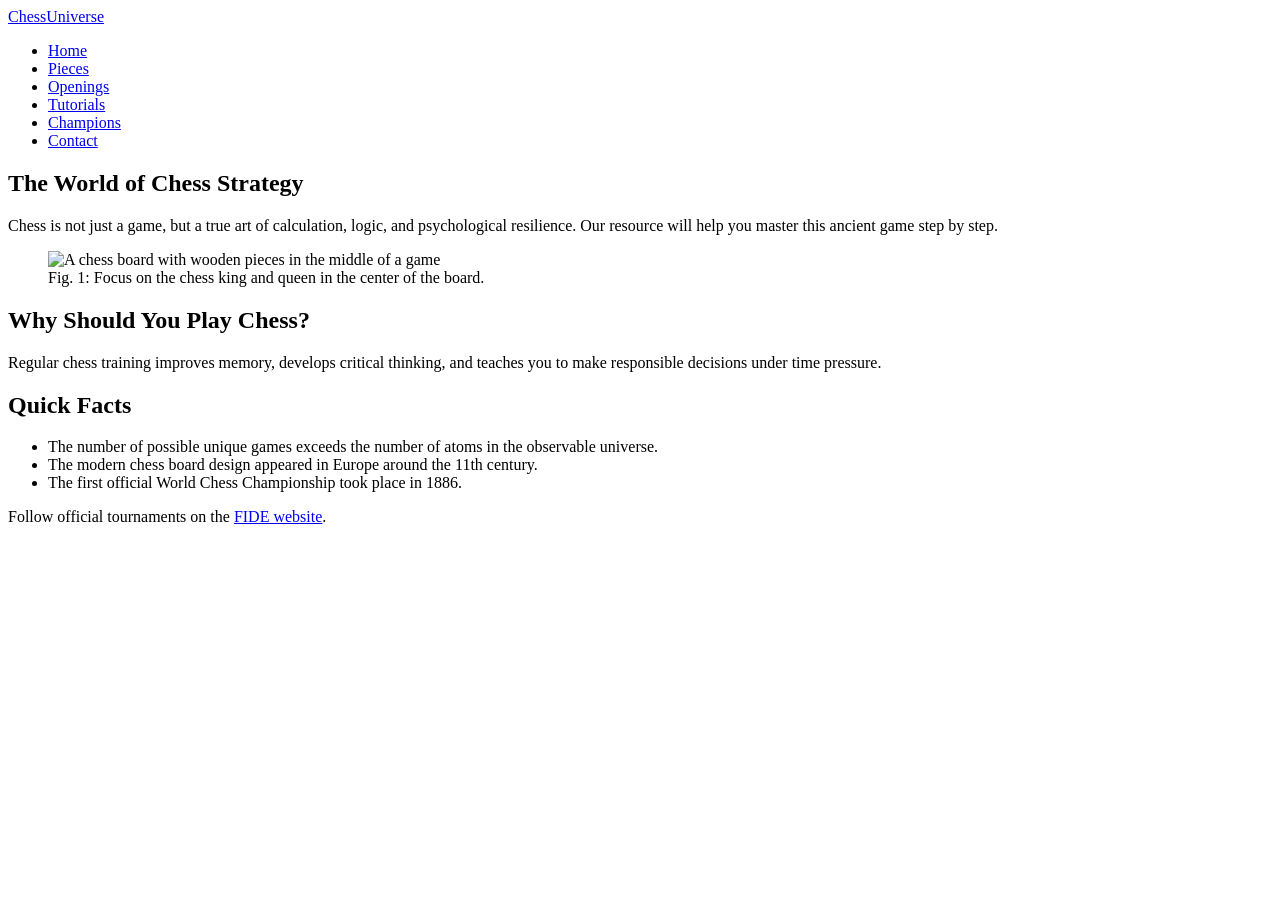
==== index.html @ 6da6d0d9 "Add files via upload" ====
<!DOCTYPE html>
<html>
<head>
    <meta charset="UTF-8">
    <meta name="viewport" content="width=device-width, initial-scale=1.0">
    <meta name="description" content="Portal about chess, strategies, history of the game, and famous grandmasters. Learn how to play better.">
    <title>Chess Club | Home Page</title>
    <link rel="stylesheet" href="css/style.css">
</head>
<body>

    <header class="site-header">
        <nav class="nav-container" aria-label="Main navigation menu">
            <div class="logo"><a href="index.html">ChessUniverse</a></div>
            <ul class="nav-menu">
                <li><a href="index.html" class="active" aria-current="page">Home</a></li>
                <li><a href="pieces.html">Pieces</a></li>
                <li><a href="openings.html">Openings</a></li>
                <li><a href="tutorials.html">Tutorials</a></li>
                <li><a href="champions.html">Champions</a></li>
                <li><a href="contact.html">Contact</a></li>
            </ul>
        </nav>
    </header>

    <main class="main-container">
        <div class="grid-layout">
            <section aria-labelledby="welcome-heading">
                <h1 id="welcome-heading">The World of Chess Strategy</h1>
                <p>Chess is not just a game, but a true art of calculation, logic, and psychological resilience. Our resource will help you master this ancient game step by step.</p>
                
                <figure>
                    <img src="https://picsum.photos" alt="A chess board with wooden pieces in the middle of a game" class="web-image">
                    <figcaption class="img-caption">Fig. 1: Focus on the chess king and queen in the center of the board.</figcaption>
                </figure>

                <h2>Why Should You Play Chess?</h2>
                <p>Regular chess training improves memory, develops critical thinking, and teaches you to make responsible decisions under time pressure.</p>
            </section>

            <aside class="sidebar" aria-labelledby="sidebar-heading">
                <div class="card">
                    <h2 id="sidebar-heading">Quick Facts</h2>
                    <ul class="simple-list">
                        <li>The number of possible unique games exceeds the number of atoms in the observable universe.</li>
                        <li>The modern chess board design appeared in Europe around the 11th century.</li>
                        <li>The first official World Chess Championship took place in 1886.</li>
                    </ul>
                    <p>Follow official tournaments on the <a href="https://fide.com" target="_blank" rel="noopener noreferrer" aria-label="Official website of the International Chess Federation (opens in a new window)">FIDE website</a>.</p>
                </div>
            </aside>
        </div>
    </main>
</body>
</html>
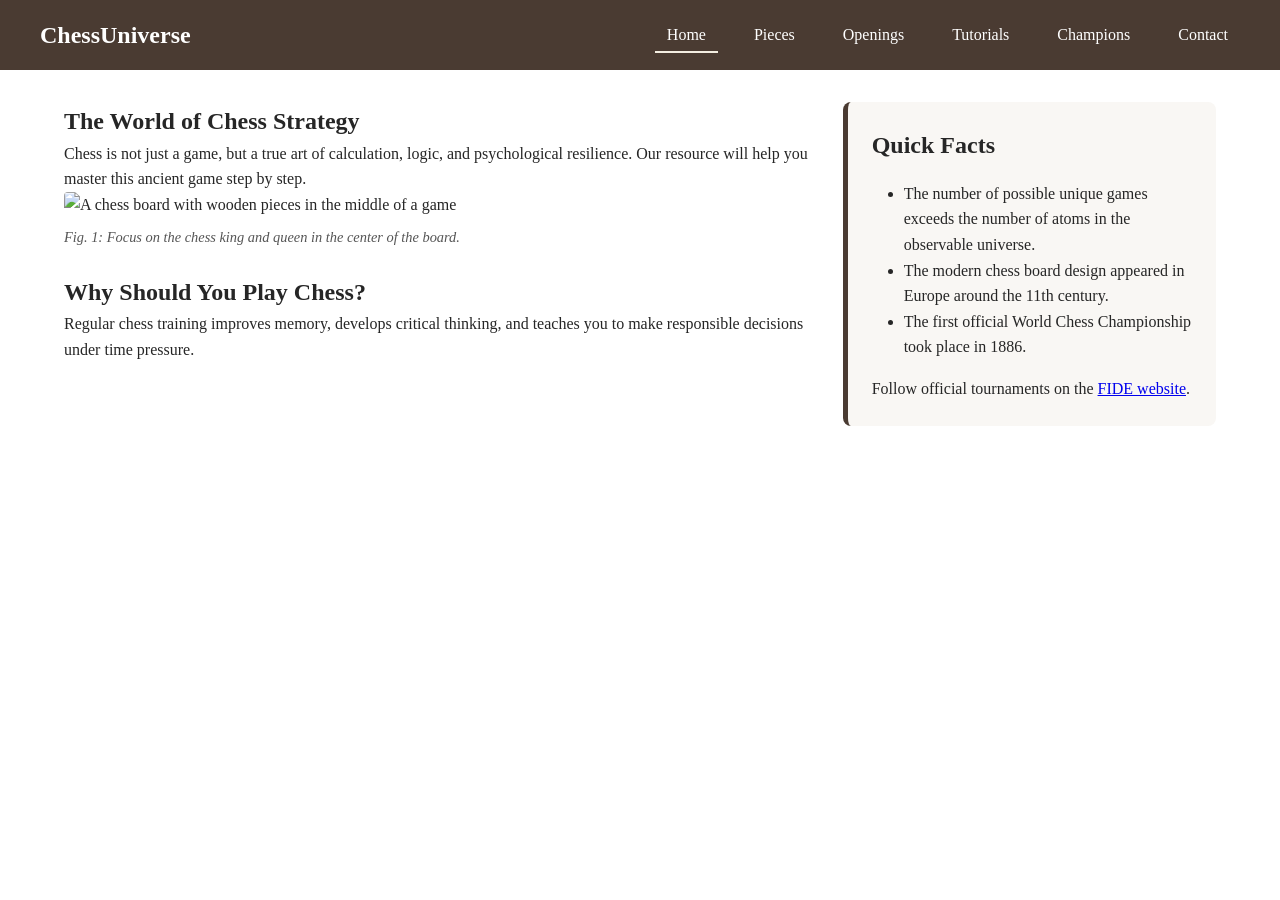
==== commit 648d4c1f: "Update index.html" ====
--- a/index.html
+++ b/index.html
@@ -5,7 +5,7 @@
     <meta name="viewport" content="width=device-width, initial-scale=1.0">
     <meta name="description" content="Portal about chess, strategies, history of the game, and famous grandmasters. Learn how to play better.">
     <title>Chess Club | Home Page</title>
-    <link rel="stylesheet" href="css/style.css">
+    <link rel="stylesheet" href="style.css">
 </head>
 <body>
 
@@ -52,4 +52,4 @@
         </div>
     </main>
 </body>
-</html>+</html>
--- a/style.css
+++ b/style.css
@@ -0,0 +1,238 @@
+:root {
+    --primary-color: #4a3b32;
+    --primary-dark: #2e241f;
+    --secondary-color: #f4eee1;
+    --text-color: #262626;
+    --bg-light: #ffffff;
+    --bg-gray: #f9f7f4;
+    --border-color: #d9d2c9;
+    --focus-outline: #d29631;
+}
+
+* {
+    box-sizing: border-box;
+    margin: 0;
+    padding: 0;
+}
+
+body {
+    font-family: Georgia, serif;
+    line-height: 1.6;
+    color: var(--text-color);
+    background-color: var(--bg-light);
+}
+
+a:focus, button:focus, input:focus, select:focus, textarea:focus {
+    outline: 3px solid var(--focus-outline);
+    outline-offset: 2px;
+}
+
+.visually-hidden {
+    position: absolute;
+    width: 1px;
+    height: 1px;
+    padding: 0;
+    margin: -1px;
+    overflow: hidden;
+    clip: rect(0, 0, 0, 0);
+    border: 0;
+}
+
+.site-header {
+    background-color: var(--primary-color);
+    padding: 1rem 2rem;
+}
+
+.nav-container {
+    display: flex;
+    justify-content: space-between;
+    align-items: center;
+    max-width: 1200px;
+    margin: 0 auto;
+    flex-wrap: wrap;
+}
+
+.logo a {
+    color: white;
+    font-size: 1.5rem;
+    font-weight: bold;
+    text-decoration: none;
+}
+
+.nav-menu {
+    display: flex;
+    list-style: none;
+    gap: 1.5rem;
+}
+
+.nav-menu a {
+    color: white;
+    text-decoration: none;
+    font-weight: 500;
+    padding: 0.5rem 0.75rem;
+    border-bottom: 2px solid transparent;
+    transition: border-bottom 0.3s ease;
+}
+
+.nav-menu a:hover, .nav-menu a.active {
+    border-bottom: 2px solid var(--secondary-color);
+}
+
+.main-container {
+    max-width: 1200px;
+    margin: 2rem auto;
+    padding: 0 1.5rem;
+}
+
+.grid-layout {
+    display: grid;
+    grid-template-columns: 2fr 1fr;
+    gap: 2rem;
+}
+
+@media (max-width: 768px) {
+    .grid-layout {
+        grid-template-columns: 1fr;
+    }
+    .nav-container {
+        flex-direction: column;
+        gap: 1rem;
+    }
+}
+
+.card {
+    background-color: var(--bg-gray);
+    padding: 1.5rem;
+    border-radius: 8px;
+    margin-bottom: 1.5rem;
+    border-left: 5px solid var(--primary-color);
+}
+
+.simple-list {
+    margin: 1rem 0 1rem 2rem;
+}
+
+.nested-list {
+    list-style: none;
+    margin: 1rem 0;
+}
+
+.list-category {
+    font-weight: bold;
+    color: var(--primary-dark);
+    margin-top: 0.5rem;
+}
+
+.sub-list {
+    margin-left: 1.5rem;
+    list-style-type: circle;
+}
+
+.web-image {
+    max-width: 100%;
+    height: auto;
+    border-radius: 4px;
+    display: block;
+}
+
+.img-caption {
+    font-size: 0.9rem;
+    color: #555;
+    margin-top: 0.5rem;
+    font-style: italic;
+    margin-bottom: 1.5rem;
+}
+
+.table-container {
+    overflow-x: auto;
+    margin: 2rem 0;
+}
+
+.custom-table {
+    width: 100%;
+    border-collapse: collapse;
+    min-width: 500px;
+}
+
+.custom-table th, .custom-table td {
+    padding: 0.75rem 1rem;
+    text-align: left;
+    border-bottom: 1px solid var(--border-color);
+}
+
+.custom-table th {
+    background-color: var(--primary-color);
+    color: white;
+}
+
+.custom-table tr:nth-child(even) {
+    background-color: var(--secondary-color);
+}
+
+.accessible-form {
+    display: flex;
+    flex-direction: column;
+    gap: 1.25rem;
+    max-width: 500px;
+    background: var(--bg-gray);
+    padding: 2rem;
+    border-radius: 8px;
+}
+
+.form-group {
+    display: flex;
+    flex-direction: column;
+    gap: 0.5rem;
+}
+
+.form-label {
+    font-weight: 600;
+}
+
+.form-control {
+    padding: 0.75rem;
+    border: 1px solid var(--border-color);
+    border-radius: 4px;
+    font-size: 1rem;
+}
+
+.submit-btn {
+    background-color: var(--primary-color);
+    color: white;
+    padding: 0.75rem;
+    border: none;
+    border-radius: 4px;
+    font-size: 1rem;
+    cursor: pointer;
+    font-weight: bold;
+    transition: background 0.2s;
+}
+
+.submit-btn:hover {
+    background-color: var(--primary-dark);
+}
+
+.video-wrapper {
+    position: relative;
+    padding-bottom: 56.25%;
+    height: 0;
+    overflow: hidden;
+    margin: 1.5rem 0;
+}
+
+.video-wrapper iframe, .video-wrapper video {
+    position: absolute;
+    top: 0;
+    left: 0;
+    width: 100%;
+    height: 100%;
+    border: 0;
+}
+
+.site-footer {
+    background-color: var(--primary-dark);
+    color: white;
+    text-align: center;
+    padding: 1.5rem;
+    margin-top: 3rem;
+}
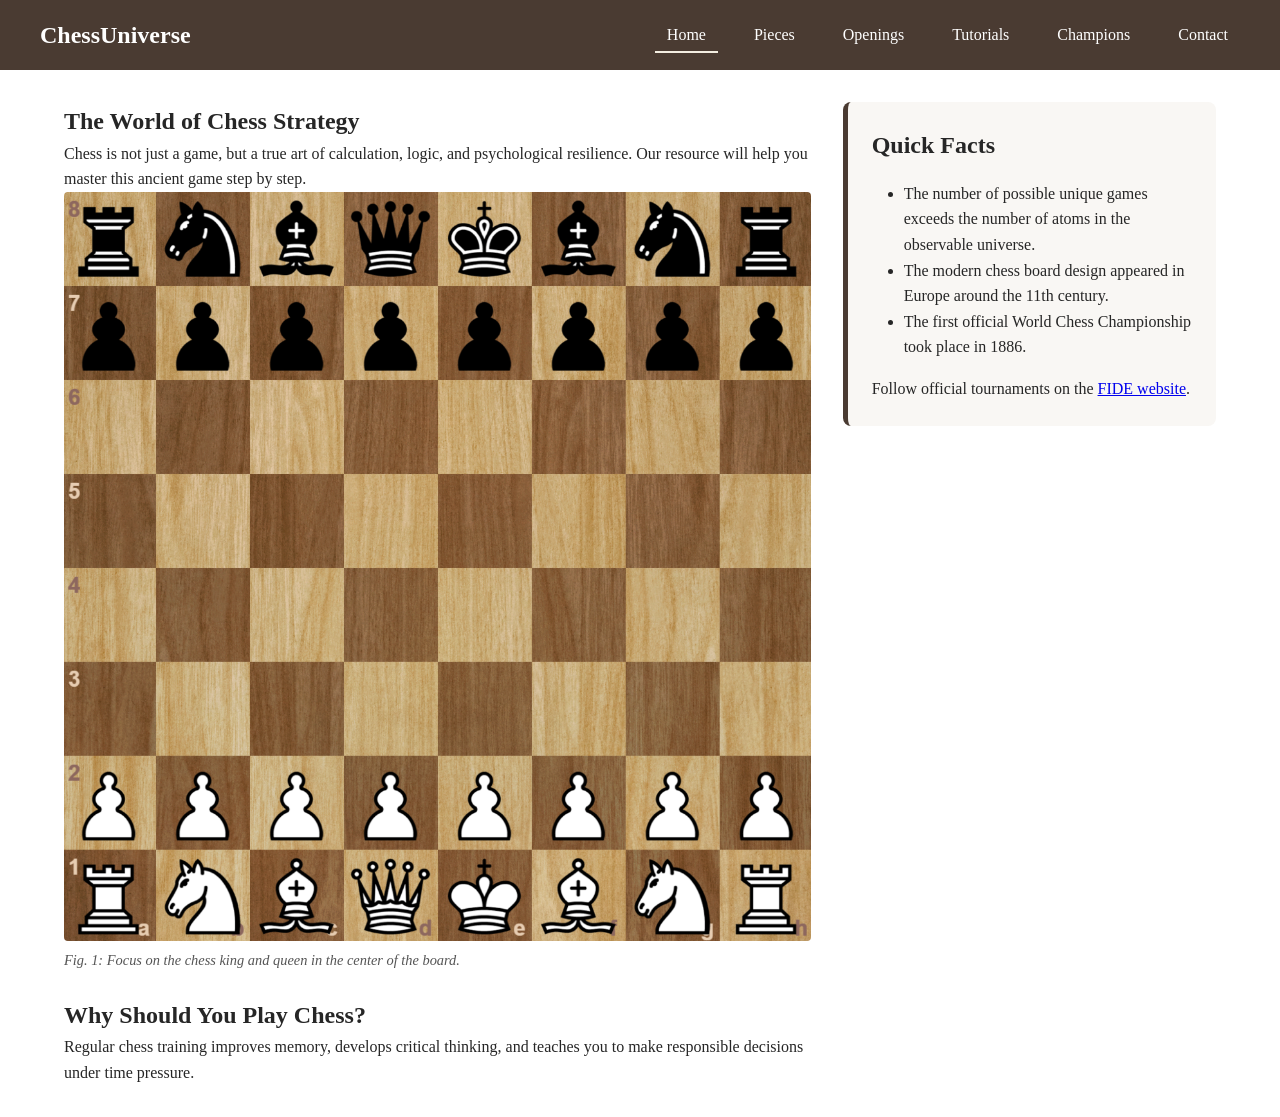
==== commit e65b57a5: "Update index.html" ====
--- a/index.html
+++ b/index.html
@@ -30,7 +30,7 @@
                 <p>Chess is not just a game, but a true art of calculation, logic, and psychological resilience. Our resource will help you master this ancient game step by step.</p>
                 
                 <figure>
-                    <img src="https://picsum.photos" alt="A chess board with wooden pieces in the middle of a game" class="web-image">
+                    <img src="image1.png" alt="A chess board with wooden pieces in the middle of a game" class="web-image">
                     <figcaption class="img-caption">Fig. 1: Focus on the chess king and queen in the center of the board.</figcaption>
                 </figure>
 
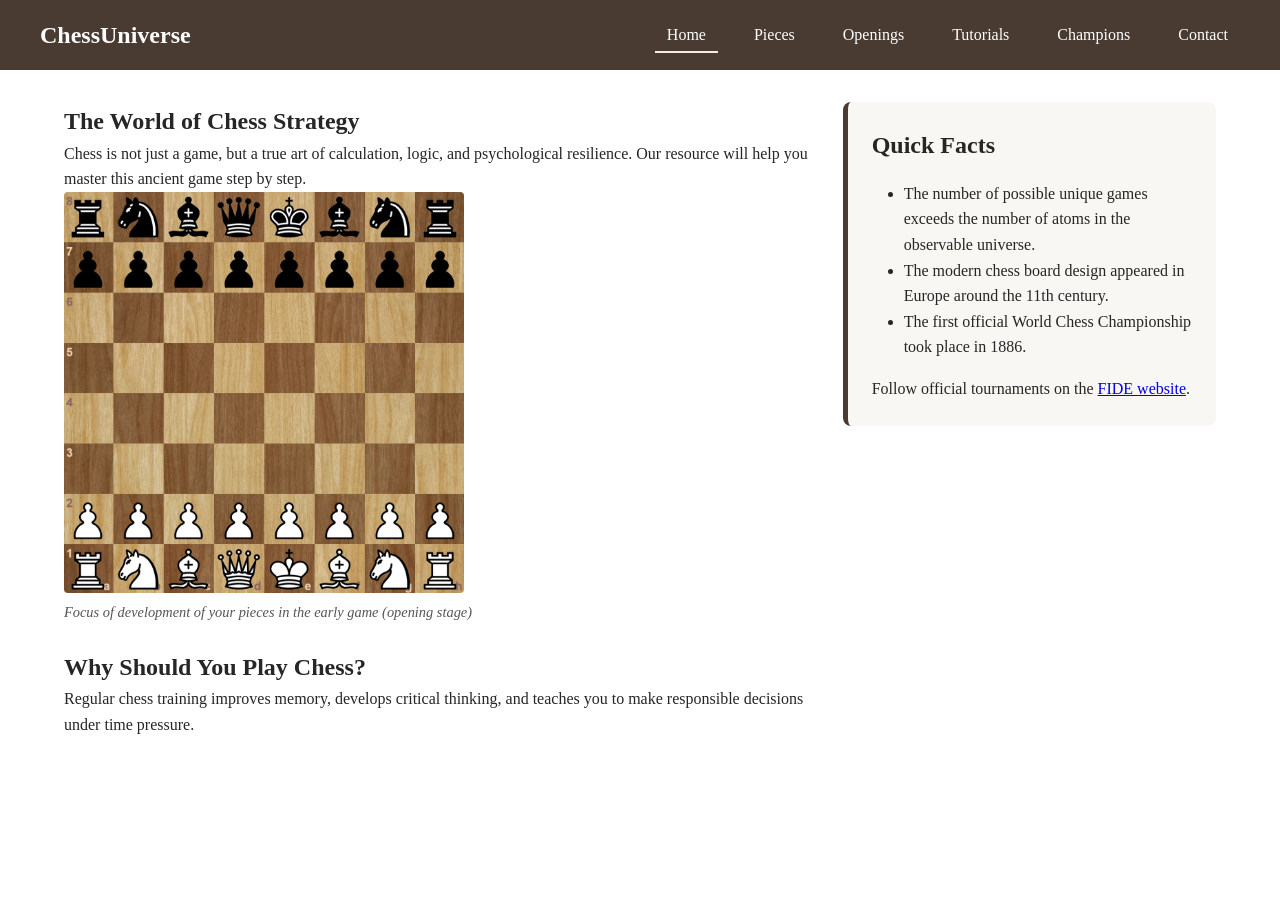
==== commit 3d5be1db: "Update index.html" ====
--- a/index.html
+++ b/index.html
@@ -31,7 +31,7 @@
                 
                 <figure>
                     <img src="image1.png" alt="A chess board with wooden pieces in the middle of a game" class="web-image">
-                    <figcaption class="img-caption">Fig. 1: Focus on the chess king and queen in the center of the board.</figcaption>
+                    <figcaption class="img-caption">Focus of development of your pieces in the early game (opening stage)</figcaption>
                 </figure>
 
                 <h2>Why Should You Play Chess?</h2>
--- a/style.css
+++ b/style.css
@@ -129,7 +129,7 @@
 }
 
 .web-image {
-    max-width: 100%;
+    max-width: 400px;
     height: auto;
     border-radius: 4px;
     display: block;
@@ -235,4 +235,4 @@
     text-align: center;
     padding: 1.5rem;
     margin-top: 3rem;
-}+}
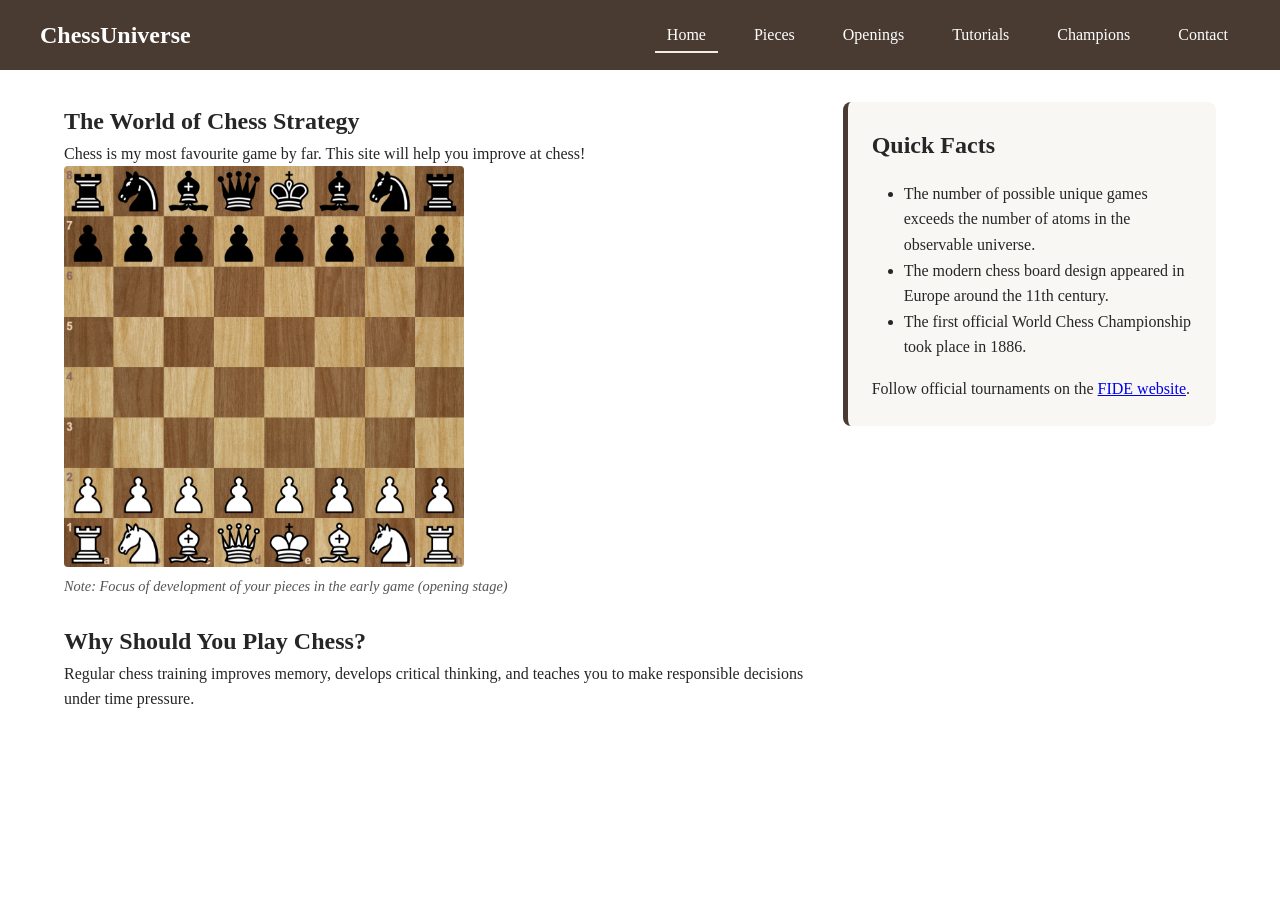
==== commit 94c661a7: "Update index.html" ====
--- a/index.html
+++ b/index.html
@@ -2,8 +2,6 @@
 <html>
 <head>
     <meta charset="UTF-8">
-    <meta name="viewport" content="width=device-width, initial-scale=1.0">
-    <meta name="description" content="Portal about chess, strategies, history of the game, and famous grandmasters. Learn how to play better.">
     <title>Chess Club | Home Page</title>
     <link rel="stylesheet" href="style.css">
 </head>
@@ -27,11 +25,11 @@
         <div class="grid-layout">
             <section aria-labelledby="welcome-heading">
                 <h1 id="welcome-heading">The World of Chess Strategy</h1>
-                <p>Chess is not just a game, but a true art of calculation, logic, and psychological resilience. Our resource will help you master this ancient game step by step.</p>
+                <p>Chess is my most favourite game by far. This site will help you improve at chess!</p>
                 
                 <figure>
                     <img src="image1.png" alt="A chess board with wooden pieces in the middle of a game" class="web-image">
-                    <figcaption class="img-caption">Focus of development of your pieces in the early game (opening stage)</figcaption>
+                    <figcaption class="img-caption">Note: Focus of development of your pieces in the early game (opening stage)</figcaption>
                 </figure>
 
                 <h2>Why Should You Play Chess?</h2>
